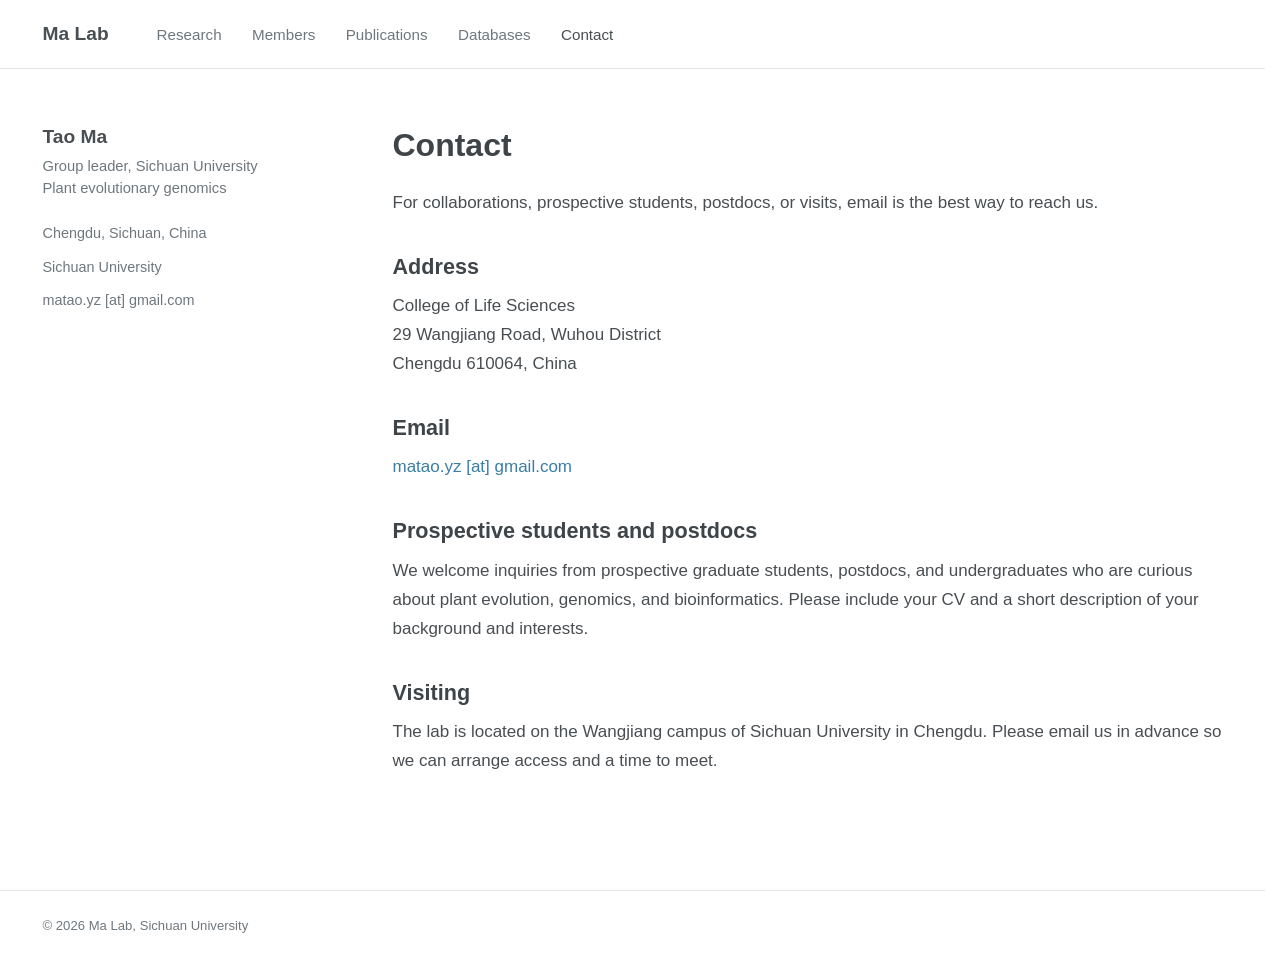
==== contact.html @ b94a84cd "build lab website" ====
<!doctype html>
<html lang="en">
<head>
  <meta charset="utf-8">
  <meta name="viewport" content="width=device-width, initial-scale=1">
  <title>Contact | Ma Lab</title>
  <meta name="description" content="Contact the Ma Lab at the College of Life Sciences, Sichuan University, Chengdu, China.">
  <link rel="icon" href="favicon.svg" type="image/svg+xml">
  <link rel="stylesheet" href="css/base.css">
  <link rel="stylesheet" href="css/layout.css">
  <link rel="stylesheet" href="css/components.css">
</head>
<body data-page="contact">
  <a class="skip-link" href="#main">Skip to content</a>

  <header class="masthead">
    <div class="wrap masthead-inner">
      <a class="site-title" href="index.html">Ma Lab</a>
      <nav class="site-nav" aria-label="Main navigation">
        <a href="research.html" data-nav="research">Research</a>
        <a href="members.html" data-nav="members">Members</a>
        <a href="publications.html" data-nav="publications">Publications</a>
        <a href="databases.html" data-nav="databases">Databases</a>
        <a href="contact.html" data-nav="contact">Contact</a>
      </nav>
    </div>
  </header>

  <div class="wrap page">
    <aside class="sidebar">
      <p class="sidebar-name">Tao Ma</p>
      <p class="sidebar-role">Group leader, Sichuan University<br>Plant evolutionary genomics</p>
      <ul class="sidebar-links">
        <li>Chengdu, Sichuan, China</li>
        <li><a href="https://life.scu.edu.cn/info/1048/1868.htm" target="_blank" rel="noopener">Sichuan University</a></li>
        <li><a href="mailto:matao.yz@gmail.com">matao.yz [at] gmail.com</a></li>
      </ul>
    </aside>

    <main class="content" id="main">
      <h1>Contact</h1>
      <p>For collaborations, prospective students, postdocs, or visits, email is the best way to reach us.</p>

      <h2>Address</h2>
      <p>College of Life Sciences<br>29 Wangjiang Road, Wuhou District<br>Chengdu 610064, China</p>

      <h2>Email</h2>
      <p><a href="mailto:matao.yz@gmail.com">matao.yz [at] gmail.com</a></p>

      <h2>Prospective students and postdocs</h2>
      <p>We welcome inquiries from prospective graduate students, postdocs, and undergraduates who are curious about plant evolution, genomics, and bioinformatics. Please include your CV and a short description of your background and interests.</p>

      <h2>Visiting</h2>
      <p>The lab is located on the Wangjiang campus of Sichuan University in Chengdu. Please email us in advance so we can arrange access and a time to meet.</p>
    </main>
  </div>

  <footer class="site-footer">
    <div class="wrap">
      <p>© <span data-year>2026</span> Ma Lab, Sichuan University</p>
    </div>
  </footer>

  <script src="js/main.js"></script>
</body>
</html>
---- css/base.css ----
:root {
  --text: #494e52;
  --heading: #3f4448;
  --muted: #6f777d;
  --border: #e5e5e5;
  --link: #3b7ea1;
  --wrap: 1180px;
}

*,
*::before,
*::after {
  box-sizing: border-box;
}

html {
  overflow-y: scroll;
  scrollbar-gutter: stable;
}

body {
  display: flex;
  flex-direction: column;
  min-height: 100vh;
  margin: 0;
  background: #fff;
  color: var(--text);
  font-family: -apple-system, BlinkMacSystemFont, "Segoe UI", Roboto, "Helvetica Neue", Arial, sans-serif;
  font-size: 17px;
  line-height: 1.7;
  -webkit-font-smoothing: antialiased;
}

h1,
h2,
h3 {
  color: var(--heading);
  font-weight: 700;
  line-height: 1.3;
}

h1 {
  margin: 0 0 1.4rem;
  font-size: 2rem;
}

h2 {
  margin: 2.2rem 0 0.7rem;
  font-size: 1.35rem;
}

h3 {
  margin: 1.6rem 0 0.5rem;
  font-size: 1.05rem;
}

p {
  margin: 0 0 1.15rem;
}

ul,
ol {
  margin: 0 0 1.2rem;
  padding-left: 1.4rem;
}

li {
  margin-bottom: 0.5rem;
}

a {
  color: var(--link);
  text-decoration: none;
}

a:hover {
  text-decoration: underline;
}

strong {
  color: var(--heading);
  font-weight: 700;
}

em {
  font-style: italic;
}

:focus-visible {
  outline: 2px solid var(--link);
  outline-offset: 3px;
}

.wrap {
  width: min(100% - 64px, var(--wrap));
  margin-inline: auto;
}

.muted {
  color: var(--muted);
}

.skip-link {
  position: absolute;
  top: 0.75rem;
  left: 0.75rem;
  z-index: 10;
  padding: 0.5rem 0.8rem;
  background: #fff;
  border: 1px solid var(--border);
  color: var(--text);
  transform: translateY(-200%);
}

.skip-link:focus {
  transform: translateY(0);
}

@media (max-width: 600px) {
  body {
    font-size: 16px;
  }

  .wrap {
    width: min(100% - 40px, var(--wrap));
  }
}
---- css/layout.css ----
.masthead {
  border-bottom: 1px solid var(--border);
  background: #fff;
}

.masthead-inner {
  display: flex;
  flex-wrap: wrap;
  align-items: baseline;
  gap: 1rem 3rem;
  padding-block: 1.35rem;
}

.site-title {
  color: var(--text);
  font-size: 1.2rem;
  font-weight: 700;
  line-height: 1.2;
  text-decoration: none;
}

.site-title:hover {
  color: var(--text);
  text-decoration: none;
}

.site-nav {
  display: flex;
  flex-wrap: wrap;
  gap: 0.5rem 1.9rem;
}

.site-nav a {
  color: var(--muted);
  font-size: 0.95rem;
  line-height: 1.5;
  text-decoration: none;
}

.site-nav a:hover {
  color: var(--text);
  text-decoration: none;
}

.site-nav a[aria-current="page"] {
  color: var(--text);
}

.page {
  flex: 1;
  display: grid;
  grid-template-columns: 270px minmax(0, 1fr);
  gap: 5rem;
  padding-block: 3.5rem 6rem;
}

.sidebar {
  font-size: 0.95rem;
}

.sidebar-name {
  margin-bottom: 0.3rem;
  color: var(--text);
  font-size: 1.2rem;
  font-weight: 700;
  line-height: 1.3;
}

.sidebar-role {
  margin-bottom: 1.4rem;
  color: var(--muted);
  font-size: 0.92rem;
  line-height: 1.5;
}

.sidebar-links {
  margin: 0;
  padding: 0;
  color: var(--muted);
  font-size: 0.9rem;
  list-style: none;
}

.sidebar-links li {
  margin-bottom: 0.55rem;
}

.sidebar-links a {
  color: var(--muted);
  text-decoration: none;
}

.sidebar-links a:hover {
  color: var(--text);
  text-decoration: underline;
}

.site-footer {
  border-top: 1px solid var(--border);
  padding-block: 1.5rem 2rem;
  color: var(--muted);
  font-size: 0.82rem;
}

.site-footer p {
  margin: 0;
}

@media (max-width: 800px) {
  .masthead-inner {
    gap: 0.75rem 2rem;
    padding-block: 1.1rem;
  }

  .site-nav {
    gap: 0.4rem 1.3rem;
  }

  .page {
    grid-template-columns: 1fr;
    gap: 2.5rem;
    padding-block: 2.5rem 4rem;
  }

  .sidebar {
    padding-bottom: 1.5rem;
    border-bottom: 1px solid var(--border);
  }
}
---- css/components.css ----
.pub-year {
  margin-top: 2.5rem;
  color: var(--muted);
  font-size: 1.1rem;
}

.publication-list {
  margin: 0;
  padding: 0;
  list-style: none;
}

.publication-list li {
  margin-bottom: 1.4rem;
}

.pub-title {
  margin-bottom: 0.15rem;
  font-weight: 600;
}

.pub-title a {
  color: var(--text);
}

.pub-title a:hover {
  color: var(--link);
  text-decoration: underline;
}

.pub-authors {
  margin-bottom: 0.1rem;
  font-size: 0.95rem;
}

.pub-meta {
  margin: 0;
  color: var(--muted);
  font-size: 0.9rem;
}

.pub-note {
  margin: 0.15rem 0 0;
  color: var(--muted);
  font-size: 0.85rem;
}
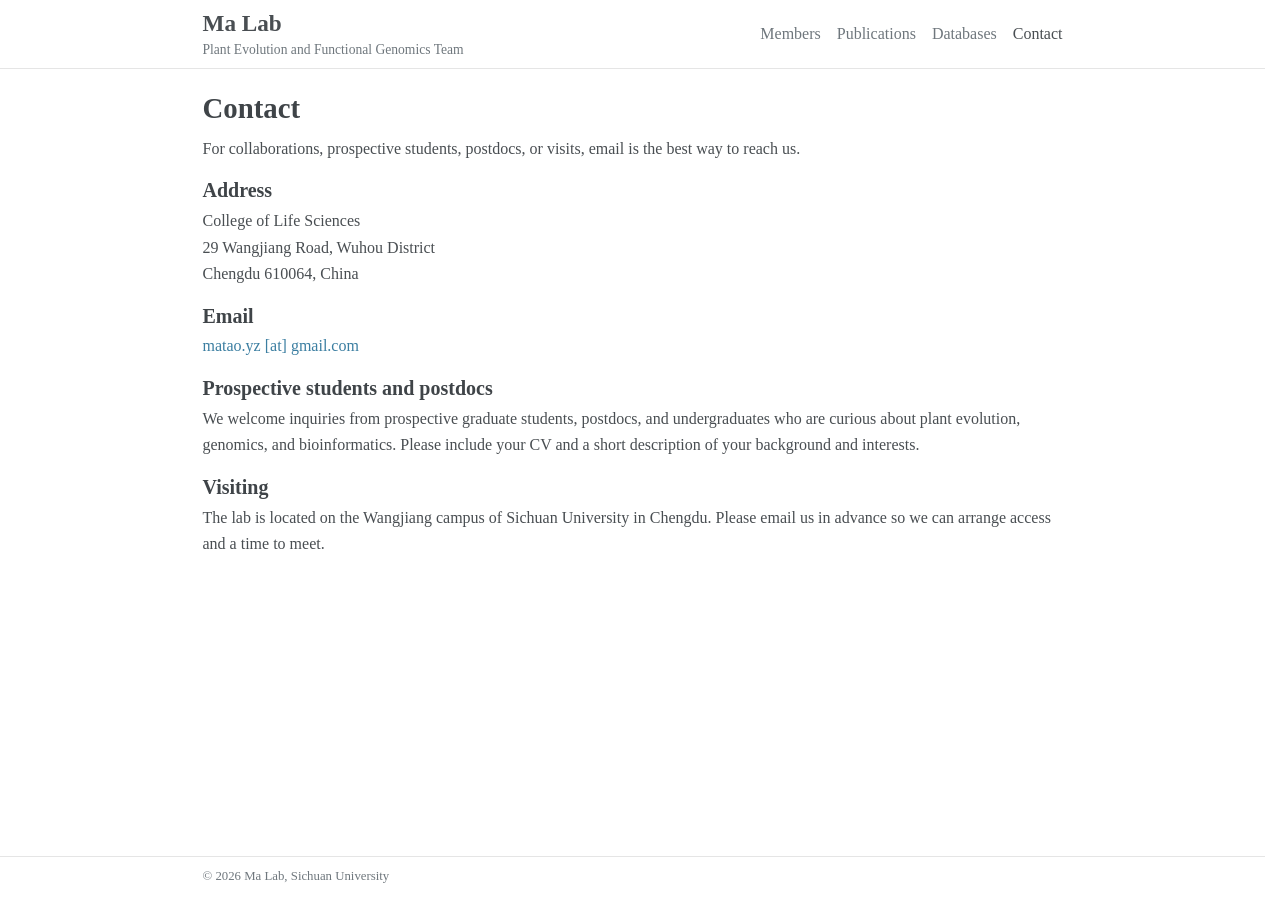
==== commit f240a0dc: "remove sidebar and research link from interior pages" ====
--- a/contact.html
+++ b/contact.html
@@ -15,9 +15,8 @@
 
   <header class="masthead">
     <div class="wrap masthead-inner">
-      <a class="site-title" href="index.html">Ma Lab</a>
+      <a class="site-title" href="index.html">Ma Lab<span class="site-tagline">Plant Evolution and Functional Genomics Team</span></a>
       <nav class="site-nav" aria-label="Main navigation">
-        <a href="research.html" data-nav="research">Research</a>
         <a href="members.html" data-nav="members">Members</a>
         <a href="publications.html" data-nav="publications">Publications</a>
         <a href="databases.html" data-nav="databases">Databases</a>
@@ -27,16 +26,6 @@
   </header>
 
   <div class="wrap page">
-    <aside class="sidebar">
-      <p class="sidebar-name">Tao Ma</p>
-      <p class="sidebar-role">Group leader, Sichuan University<br>Plant evolutionary genomics</p>
-      <ul class="sidebar-links">
-        <li>Chengdu, Sichuan, China</li>
-        <li><a href="https://life.scu.edu.cn/info/1048/1868.htm" target="_blank" rel="noopener">Sichuan University</a></li>
-        <li><a href="mailto:matao.yz@gmail.com">matao.yz [at] gmail.com</a></li>
-      </ul>
-    </aside>
-
     <main class="content" id="main">
       <h1>Contact</h1>
       <p>For collaborations, prospective students, postdocs, or visits, email is the best way to reach us.</p>
--- a/css/base.css
+++ b/css/base.css
@@ -4,7 +4,7 @@
   --muted: #6f777d;
   --border: #e5e5e5;
   --link: #3b7ea1;
-  --wrap: 1180px;
+  --wrap: 860px;
 }
 
 *,
@@ -25,9 +25,8 @@
   margin: 0;
   background: #fff;
   color: var(--text);
-  font-family: -apple-system, BlinkMacSystemFont, "Segoe UI", Roboto, "Helvetica Neue", Arial, sans-serif;
-  font-size: 17px;
-  line-height: 1.7;
+  font-size: 16px;
+  line-height: 1.65;
   -webkit-font-smoothing: antialiased;
 }
 
@@ -40,32 +39,32 @@
 }
 
 h1 {
-  margin: 0 0 1.4rem;
-  font-size: 2rem;
+  margin: 0 0 0.55rem;
+  font-size: 1.8rem;
 }
 
 h2 {
-  margin: 2.2rem 0 0.7rem;
-  font-size: 1.35rem;
+  margin: 0.95rem 0 0.3rem;
+  font-size: 1.25rem;
 }
 
 h3 {
-  margin: 1.6rem 0 0.5rem;
-  font-size: 1.05rem;
+  margin: 0.7rem 0 0.2rem;
+  font-size: 1rem;
 }
 
 p {
-  margin: 0 0 1.15rem;
+  margin: 0 0 0.5rem;
 }
 
 ul,
 ol {
-  margin: 0 0 1.2rem;
-  padding-left: 1.4rem;
+  margin: 0 0 0.5rem;
+  padding-left: 1.3rem;
 }
 
 li {
-  margin-bottom: 0.5rem;
+  margin-bottom: 0.2rem;
 }
 
 a {
@@ -118,7 +117,7 @@
 
 @media (max-width: 600px) {
   body {
-    font-size: 16px;
+    font-size: 15px;
   }
 
   .wrap {
--- a/css/layout.css
+++ b/css/layout.css
@@ -6,17 +6,27 @@
 .masthead-inner {
   display: flex;
   flex-wrap: wrap;
-  align-items: baseline;
-  gap: 1rem 3rem;
-  padding-block: 1.35rem;
+  align-items: center;
+  justify-content: space-between;
+  gap: 0.4rem 1.25rem;
+  padding-block: 0.6rem;
 }
 
 .site-title {
   color: var(--text);
-  font-size: 1.2rem;
+  font-size: 1.45rem;
   font-weight: 700;
   line-height: 1.2;
   text-decoration: none;
+}
+
+.site-tagline {
+  display: block;
+  margin-top: 0.2rem;
+  color: var(--muted);
+  font-size: 0.85rem;
+  font-weight: 400;
+  line-height: 1.3;
 }
 
 .site-title:hover {
@@ -27,12 +37,12 @@
 .site-nav {
   display: flex;
   flex-wrap: wrap;
-  gap: 0.5rem 1.9rem;
+  gap: 0.2rem 1rem;
 }
 
 .site-nav a {
   color: var(--muted);
-  font-size: 0.95rem;
+  font-size: 1rem;
   line-height: 1.5;
   text-decoration: none;
 }
@@ -48,58 +58,66 @@
 
 .page {
   flex: 1;
-  display: grid;
-  grid-template-columns: 270px minmax(0, 1fr);
-  gap: 5rem;
-  padding-block: 3.5rem 6rem;
+  padding-block: 1.3rem 2.3rem;
 }
 
-.sidebar {
-  font-size: 0.95rem;
+.page--aside {
+  display: grid;
+  grid-template-columns: 196px minmax(0, 1fr);
+  gap: 0.75rem;
 }
 
-.sidebar-name {
-  margin-bottom: 0.3rem;
-  color: var(--text);
-  font-size: 1.2rem;
+.profile-name {
+  margin: 0;
+  color: var(--heading);
+  font-size: 1.3rem;
   font-weight: 700;
   line-height: 1.3;
 }
 
-.sidebar-role {
-  margin-bottom: 1.4rem;
+.profile-role {
+  margin: 0.15rem 0 0.55rem;
   color: var(--muted);
-  font-size: 0.92rem;
-  line-height: 1.5;
+  line-height: 1.55;
 }
 
-.sidebar-links {
+.profile-links {
   margin: 0;
   padding: 0;
-  color: var(--muted);
   font-size: 0.9rem;
   list-style: none;
 }
 
-.sidebar-links li {
-  margin-bottom: 0.55rem;
+.profile-links li {
+  display: flex;
+  align-items: flex-start;
+  gap: 0.3rem;
+  margin-bottom: 0.2rem;
+  line-height: 1.5;
 }
 
-.sidebar-links a {
-  color: var(--muted);
+.profile-links a {
+  color: var(--text);
   text-decoration: none;
 }
 
-.sidebar-links a:hover {
-  color: var(--text);
-  text-decoration: underline;
+.profile-links a:hover {
+  color: var(--link);
+}
+
+.profile-icon {
+  flex: none;
+  width: 1rem;
+  height: 1rem;
+  margin-top: 0.2rem;
+  fill: var(--text);
 }
 
 .site-footer {
   border-top: 1px solid var(--border);
-  padding-block: 1.5rem 2rem;
+  padding-block: 0.6rem 0.8rem;
   color: var(--muted);
-  font-size: 0.82rem;
+  font-size: 0.8rem;
 }
 
 .site-footer p {
@@ -108,22 +126,20 @@
 
 @media (max-width: 800px) {
   .masthead-inner {
-    gap: 0.75rem 2rem;
-    padding-block: 1.1rem;
+    gap: 0.3rem 1rem;
+    padding-block: 0.5rem;
   }
 
   .site-nav {
-    gap: 0.4rem 1.3rem;
+    gap: 0.2rem 0.65rem;
   }
 
   .page {
-    grid-template-columns: 1fr;
-    gap: 2.5rem;
-    padding-block: 2.5rem 4rem;
+    padding-block: 1rem 1.75rem;
   }
 
-  .sidebar {
-    padding-bottom: 1.5rem;
-    border-bottom: 1px solid var(--border);
+  .page--aside {
+    grid-template-columns: 1fr;
+    gap: 1rem;
   }
 }
--- a/css/components.css
+++ b/css/components.css
@@ -1,5 +1,5 @@
 .pub-year {
-  margin-top: 2.5rem;
+  margin-top: 1.25rem;
   color: var(--muted);
   font-size: 1.1rem;
 }
@@ -11,11 +11,11 @@
 }
 
 .publication-list li {
-  margin-bottom: 1.4rem;
+  margin-bottom: 0.7rem;
 }
 
 .pub-title {
-  margin-bottom: 0.15rem;
+  margin-bottom: 0.1rem;
   font-weight: 600;
 }
 
@@ -29,7 +29,7 @@
 }
 
 .pub-authors {
-  margin-bottom: 0.1rem;
+  margin-bottom: 0.05rem;
   font-size: 0.95rem;
 }
 
@@ -40,7 +40,7 @@
 }
 
 .pub-note {
-  margin: 0.15rem 0 0;
+  margin: 0.1rem 0 0;
   color: var(--muted);
   font-size: 0.85rem;
 }
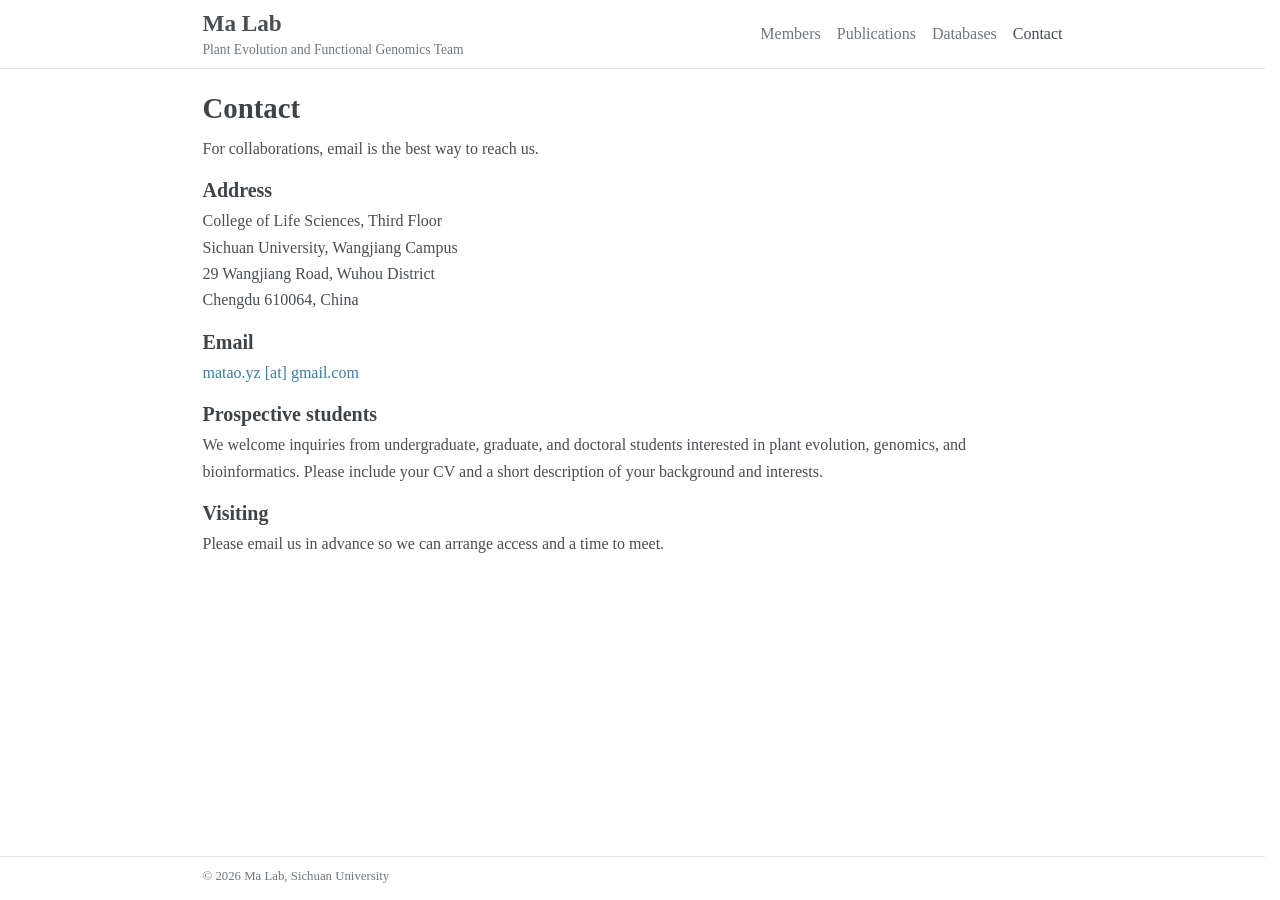
==== commit 8c965da7: "update members and contact information" ====
--- a/contact.html
+++ b/contact.html
@@ -28,19 +28,19 @@
   <div class="wrap page">
     <main class="content" id="main">
       <h1>Contact</h1>
-      <p>For collaborations, prospective students, postdocs, or visits, email is the best way to reach us.</p>
+      <p>For collaborations, email is the best way to reach us.</p>
 
       <h2>Address</h2>
-      <p>College of Life Sciences<br>29 Wangjiang Road, Wuhou District<br>Chengdu 610064, China</p>
+      <p>College of Life Sciences, Third Floor<br>Sichuan University, Wangjiang Campus<br>29 Wangjiang Road, Wuhou District<br>Chengdu 610064, China</p>
 
       <h2>Email</h2>
       <p><a href="mailto:matao.yz@gmail.com">matao.yz [at] gmail.com</a></p>
 
-      <h2>Prospective students and postdocs</h2>
-      <p>We welcome inquiries from prospective graduate students, postdocs, and undergraduates who are curious about plant evolution, genomics, and bioinformatics. Please include your CV and a short description of your background and interests.</p>
+      <h2>Prospective students</h2>
+      <p>We welcome inquiries from undergraduate, graduate, and doctoral students interested in plant evolution, genomics, and bioinformatics. Please include your CV and a short description of your background and interests.</p>
 
       <h2>Visiting</h2>
-      <p>The lab is located on the Wangjiang campus of Sichuan University in Chengdu. Please email us in advance so we can arrange access and a time to meet.</p>
+      <p>Please email us in advance so we can arrange access and a time to meet.</p>
     </main>
   </div>
 
--- a/css/components.css
+++ b/css/components.css
@@ -1,3 +1,23 @@
+.member-list {
+  display: grid;
+  grid-template-columns: repeat(3, minmax(0, 1fr));
+  gap: 0.15rem 1.5rem;
+  margin: 0 0 0.5rem;
+  padding: 0;
+  list-style: none;
+}
+
+.member-list li {
+  margin: 0;
+}
+
+@media (max-width: 800px) {
+  .member-list {
+    grid-template-columns: repeat(2, minmax(0, 1fr));
+  }
+}
+
+
 .pub-year {
   margin-top: 1.25rem;
   color: var(--muted);
